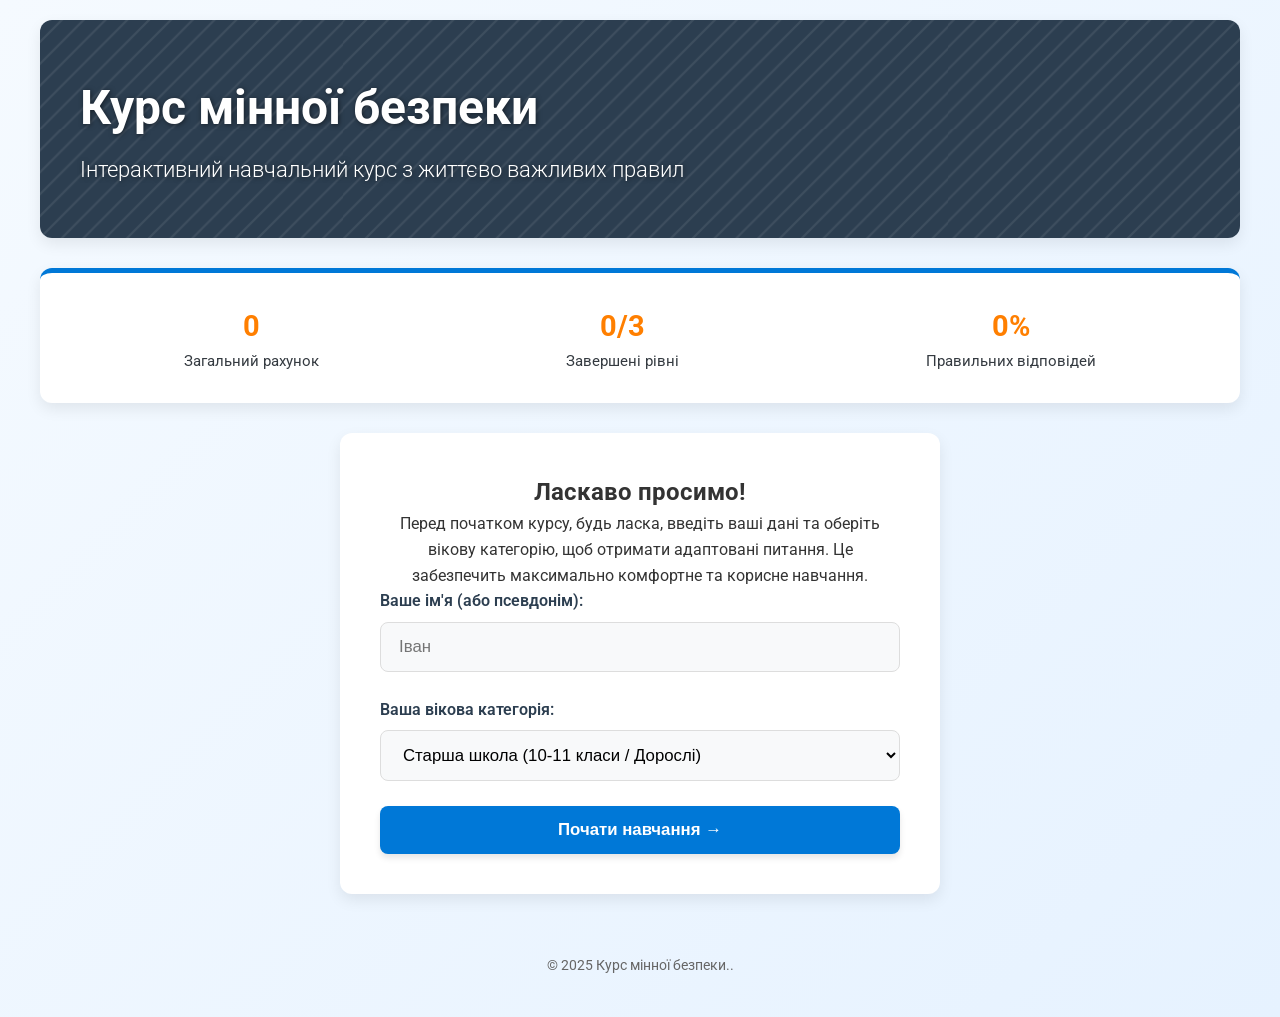
==== index.html @ a11356b5 "add imgs" ====
<!DOCTYPE html>
<html lang="uk">
<head>
    <meta charset="UTF-8">
    <meta name="viewport" content="width=device-width, initial-scale=1.0">
    <title>Курс мінної безпеки</title>
    <link href="https://fonts.googleapis.com/css2?family=Roboto:wght@300,400,700,900&display=swap" rel="stylesheet">
    <link rel="stylesheet" href="styles.css">
    <script src="https://cdnjs.cloudflare.com/ajax/libs/jspdf/2.5.1/jspdf.umd.min.js"></script>
    <script src="https://cdnjs.cloudflare.com/ajax/libs/html2canvas/1.4.1/html2canvas.min.js"></script>
    <script src="questions.js"></script>
</head>
<body>

<div class="container">
    <header>
        <div class="header-background"></div>
        <h1>Курс мінної безпеки</h1>
        <p class="subtitle">Інтерактивний навчальний курс з життєво важливих правил</p>
    </header>

    <div class="stats-bar">
        <div class="stats-item">
            <div class="stats-value" id="totalScore">0</div>
            <div class="stats-label">Загальний рахунок</div>
        </div>
        <div class="stats-item">
            <div class="stats-value" id="completedLevels">0/3</div>
            <div class="stats-label">Завершені рівні</div>
        </div>
        <div class="stats-item">
            <div class="stats-value" id="correctAnswers">0%</div>
            <div class="stats-label">Правильних відповідей</div>
        </div>
    </div>

    <div class="screen welcome-screen active" id="welcomeScreen">
        <h2>Ласкаво просимо!</h2>
        <p>Перед початком курсу, будь ласка, введіть ваші дані та оберіть вікову категорію, щоб отримати адаптовані
            питання. Це забезпечить максимально комфортне та корисне навчання.</p>
        <div class="form-group">
            <label for="userNameInput">Ваше ім'я (або псевдонім):</label>
            <input type="text" id="userNameInput" placeholder="Іван">
        </div>
        <div class="form-group">
            <label for="userAgeSelect">Ваша вікова категорія:</label>
            <select id="userAgeSelect">
                <option value="child">Молодша школа (1-4 класи)</option>
                <option value="teen">Середня школа (5-9 класи)</option>
                <option value="adult" selected>Старша школа (10-11 класи / Дорослі)</option>
            </select>
        </div>
        <button class="btn btn-block" onclick="startApp()">Почати навчання →</button>
    </div>

    <div class="screen menu-screen" id="menuScreen">
        <h2>Оберіть рівень для початку</h2>
        <div class="completion-message" id="allLevelsComplete">
            <div class="completion-icon">🏆</div>
            <p>Вітаємо! Ви успішно пройшли всі рівні курсу!</p>
            <button class="btn btn-success" onclick="generatePDF(true)">Завантажити Сертифікат Проходження</button>
        </div>
        <div class="levels-grid" id="levelsGrid">
        </div>
        <button class="btn btn-warning" onclick="saveProgress()">Зберегти прогрес</button>
    </div>

    <div class="screen game-screen" id="gameScreen">
        <h2 id="levelTitleHeader">Назва Рівня</h2>
        <p id="levelDescriptionHeader"></p>
        <div class="progress-bar">
            <div class="progress-fill" id="progressFill"></div>
        </div>
        <div class="question-container">
            <p class="question-text" id="questionText"></p>
            <div class="options-container" id="optionsContainer">
            </div>
            <div class="feedback-box" id="feedbackBox">
                <p><strong>Результат:</strong> <span id="feedbackResult"></span></p>
                <p class="feedback-explanation" id="feedbackExplanation"></p>
            </div>
        </div>
        <div class="navigation-buttons">
            <button class="btn" onclick="returnToMenu()">← Повернутися до меню</button>
            <button class="btn btn-success" id="nextQuestionBtn" onclick="nextQuestion()" disabled>Наступне питання →
            </button>
        </div>
    </div>

    <div class="screen summary-screen" id="summaryScreen">
        <div class="summary-header">
            <h2 id="summaryTitle">Підсумки рівня</h2>
            <div class="summary-score" id="summaryScore">0 балів</div>
            <p class="summary-message" id="summaryMessage"></p>
        </div>
        <div class="summary-details" id="summaryDetails"></div>
        <div class="summary-actions">
            <button class="btn" onclick="returnToMenu()">← Повернутися до меню</button>
            <button class="btn btn-danger" onclick="generatePDF(false)">Завантажити Звіт PDF</button>
            <button class="btn btn-success" id="nextLevelBtn" onclick="startNextLevel()">Наступний рівень →</button>
        </div>
    </div>

    <div id="customCertificate">
        <div class="style-element">❌</div>
        <div class="style-element">💡</div>
        <div class="style-element">🛡️</div>
        <div class="style-element">💻</div>

        <div class="cert-content-inner">
            <div>
                <div class="cert-title">СЕРТИФІКАТ</div>

                <p class="cert-preamble">ЦЕЙ СЕРТИФІКАТ ЗАСВІДЧУЄ, ЩО</p>

                <h2 class="cert-recipient" id="certRecipientName">[Ім'я Користувача]</h2>

                <p class="cert-preamble" style="font-size: 1.5rem; color: var(--primary-color); margin-bottom: 15px;">
                    УСПІШНО ПРОЙШОВ/ПРОЙШЛА НАВЧАЛЬНИЙ КУРС</p>

                <div class="cert-course-topic">
                    «МІННА БЕЗПЕКА ТА ІТ»
                </div>
            </div>

            <div>
                <div class="cert-motto-badge">
                    Знання – запорука безпеки
                </div>
                <div class="cert-metrics">
                    <div class="cert-metric-item">
                        Загальний рахунок:<br>
                        <span class="cert-metric-value" id="certScore">0/0</span> балів
                    </div>
                    <div class="cert-metric-item">
                        Правильних відповідей:<br>
                        <span class="cert-metric-value" id="certCorrect">0/0</span>
                    </div>
                </div>
            </div>

            <div class="cert-signature-block">
                <div class="cert-signature-item">
                    <div class="cert-signature-line"></div>
                    <p>Координатор курсу</p>
                </div>
                <div class="cert-signature-item">
                    <div class="cert-signature-line" id="certDateLine"></div>
                    <p>Дата видачі</p>
                </div>
                <div class="cert-signature-item">
                    <div class="cert-signature-line"></div>
                    <p>Підпис</p>
                </div>
            </div>
        </div>
    </div>
    <footer>
        <p>© 2025 Курс мінної безпеки..</p>
    </footer>
</div>

<script src="script.js"></script>

</body>
</html>
---- styles.css ----
/*Застосування CSS змінних. */
:root {
    --primary-color: #0078d7; /* Освітній синій */
    --primary-dark: #0056b3;
    --success-color: #28a745;
    --danger-color: #dc3545;
    --warning-color: #ff7f00; /* Помаранчевий (безпека/увага) */
    --light-color: #f8f9fa;
    --dark-color: #343a40;
    --mine-dark: #2c3e50;
    --text-color: #333;
    --border-radius: 12px;
    --box-shadow: 0 6px 15px rgba(0, 0, 0, 0.08);
    --card-hover-shadow: 0 12px 30px rgba(0, 0, 0, 0.15);
    --transition: all 0.3s ease;

    /* Нові кольори для яскравого сертифіката */
    --cert-yellow: #ffeb3b;
    --cert-blue: #2196f3;
    --cert-purple: #9c27b0;
    --cert-red: #f44336;
    --cert-bg: #fffbf0;
}

* {
    box-sizing: border-box;
    margin: 0;
    padding: 0;
}

body {
    font-family: 'Roboto', 'Segoe UI', Tahoma, Geneva, Verdana, sans-serif;
    background: linear-gradient(135deg, #f5faff 0%, #e6f2ff 100%);
    color: var(--text-color);
    line-height: 1.6;
    min-height: 100vh;
    padding: 20px;
}

.container {
    max-width: 1200px;
    margin: 0 auto;
}

/* СТИЛІ ХЕДЕРА */
header {
    position: relative;
    text-align: left;
    padding: 50px 40px;
    color: white;
    background-color: var(--mine-dark);
    border-radius: var(--border-radius);
    box-shadow: var(--box-shadow);
    margin-bottom: 30px;
    overflow: hidden;
}

.header-background {
    position: absolute;
    top: 0;
    left: 0;
    width: 100%;
    height: 100%;
    /* Заглушка для візуального ефекту */
    background: url('data:image/svg+xml;utf8,<svg xmlns="http://www.w3.org/2000/svg" viewBox="0 0 100 100"><defs><pattern id="c" width="10" height="10" patternUnits="userSpaceOnUse"><path d="M-1,1 l2,-2 M0,10 l10,-10 M9,11 l2,-2" stroke="white" stroke-width="1" opacity="0.1"/></pattern></defs><rect width="100" height="100" fill="url(%23c)"/></svg>') repeat;
    opacity: 0.8;
    z-index: 1;
}

header h1, header .subtitle {
    position: relative;
    z-index: 2;
    color: white;
    text-shadow: 1px 1px 5px rgba(0, 0, 0, 0.5);
}

h1 {
    font-size: 3rem;
    margin-bottom: 5px;
    font-weight: 700;
}

.subtitle {
    font-size: 1.4rem;
    font-weight: 300;
}

/* СТАТИСТИКА */
.stats-bar {
    display: flex;
    justify-content: space-around;
    background-color: white;
    padding: 20px;
    border-radius: var(--border-radius);
    box-shadow: var(--box-shadow);
    margin-bottom: 30px;
    flex-wrap: wrap;
    border-top: 5px solid var(--primary-color);
}

.stats-item {
    display: flex;
    flex-direction: column;
    align-items: center;
    margin: 10px 15px;
}

.stats-value {
    font-size: 1.8rem;
    font-weight: 700;
    color: var(--warning-color); /* Помаранчевий акцент на цифрах */
}

.stats-label {
    font-size: 0.95rem;
    color: var(--dark-color);
    font-weight: 400;
}

/* ЗАГАЛЬНІ ЕКРАНИ */
.screen {
    display: none;
    background-color: white;
    border-radius: var(--border-radius);
    box-shadow: var(--box-shadow);
    padding: 40px;
    margin-bottom: 30px;
}

.screen.active {
    display: block;
    animation: fadeIn 0.6s ease-out;
}

@keyframes fadeIn {
    from {
        opacity: 0;
        transform: translateY(20px);
    }
    to {
        opacity: 1;
        transform: translateY(0);
    }
}

/* ФОРМИ ТА ВІТАННЯ */
.welcome-screen {
    text-align: center;
    max-width: 600px;
    margin: 0 auto;
}

.welcome-icon {
    font-size: 4rem;
    margin-bottom: 25px;
    color: var(--primary-color);
}

.form-group {
    margin-bottom: 25px;
    text-align: left;
}

label {
    display: block;
    margin-bottom: 8px;
    font-weight: 600;
    color: var(--mine-dark);
}

input, select {
    width: 100%;
    padding: 14px 18px;
    border: 1px solid #ddd;
    border-radius: 8px;
    font-size: 1.05rem;
    background-color: var(--light-color);
    transition: var(--transition);
}

input:focus, select:focus {
    outline: none;
    border-color: var(--primary-color);
    box-shadow: 0 0 0 4px rgba(0, 120, 215, 0.2);
}

/* КНОПКИ */
.btn {
    display: inline-block;
    padding: 14px 30px;
    background-color: var(--primary-color);
    color: white;
    border: none;
    border-radius: 8px;
    font-size: 1.05rem;
    font-weight: 600;
    cursor: pointer;
    transition: var(--transition);
    text-align: center;
    text-decoration: none;
    box-shadow: 0 4px 6px rgba(0, 0, 0, 0.1);
}

.btn:hover {
    background-color: var(--primary-dark);
    transform: translateY(-2px);
    box-shadow: 0 8px 15px rgba(0, 0, 0, 0.15);
}

.btn-success {
    background-color: var(--success-color);
}

.btn-success:hover {
    background-color: #218838;
}

.btn-danger {
    background-color: var(--danger-color);
}

.btn-danger:hover {
    background-color: #c82333;
}

.btn-warning {
    background-color: var(--warning-color);
    color: var(--dark-color);
}

.btn-warning:hover {
    background-color: #e0a800;
    color: white;
}

.btn-block {
    display: block;
    width: 100%;
}

/* КАРТКИ РІВНІВ */
.menu-screen {
    text-align: center;
}

.levels-grid {
    display: grid;
    grid-template-columns: repeat(auto-fit, minmax(320px, 1fr));
    gap: 30px;
    margin: 30px 0;
}

.level-card {
    background-color: var(--light-color);
    border-radius: var(--border-radius);
    text-align: center;
    transition: var(--transition);
    border: 1px solid #e0e0e0;
    overflow: hidden;
    display: flex;
    flex-direction: column;
}

.level-card:hover {
    transform: translateY(-5px);
    box-shadow: var(--card-hover-shadow);
    border-color: var(--primary-color);
}

.level-image-container {
    height: 180px;
    overflow: hidden;
    border-radius: var(--border-radius) var(--border-radius) 0 0;
}

.level-image {
    width: 100%;
    height: 100%;
    object-fit: cover;
    transition: transform 0.5s ease;
}

.level-card:hover .level-image {
    transform: scale(1.05);
}

.level-content {
    padding: 25px;
    flex-grow: 1;
    display: flex;
    flex-direction: column;
    justify-content: space-between;
}

.level-title {
    font-size: 1.6rem;
    margin-bottom: 10px;
    color: var(--mine-dark);
}

.level-description {
    margin-bottom: 20px;
    color: #666;
    flex-grow: 1;
}

.level-stats {
    font-size: 1rem;
    color: var(--primary-color);
    font-weight: 600;
    margin-bottom: 15px;
}

.level-card .btn {
    width: 100%;
}

/* ЕКРАН ГРИ */
.game-screen {
    max-width: 850px;
    margin: 0 auto;
}

.progress-bar {
    height: 12px;
    background-color: #e9ecef;
    border-radius: 6px;
    margin-bottom: 30px;
    overflow: hidden;
}

.progress-fill {
    height: 100%;
    background-color: var(--success-color); /* Зелений прогрес */
    border-radius: 6px;
    transition: width 0.4s ease;
}

.question-text {
    font-size: 1.4rem;
    margin-bottom: 25px;
    line-height: 1.6;
    font-weight: 500;
    color: var(--mine-dark);
}

.options-container {
    display: grid;
    grid-template-columns: 1fr;
    gap: 15px;
    margin-bottom: 30px;
}

.option-btn {
    padding: 18px 25px;
    border: 2px solid var(--primary-color);
    background-color: var(--light-color);
    border-radius: 10px;
    font-size: 1.1rem;
    cursor: pointer;
    text-align: left;
    transition: var(--transition);
    font-weight: 400;
}

.option-btn:hover:not(.selected):not(.correct):not(.incorrect) {
    background-color: rgba(0, 120, 215, 0.1);
    transform: translateX(3px);
    border-color: var(--primary-dark);
}

.option-btn.correct {
    background-color: var(--success-color);
    color: white;
    border-color: var(--success-color);
    font-weight: 600;
}

.option-btn.incorrect {
    background-color: var(--danger-color);
    color: white;
    border-color: var(--danger-color);
}

.feedback-box {
    padding: 25px;
    border-radius: var(--border-radius);
    margin-top: 25px;
    border-left: 6px solid;
    display: none;
    font-size: 1.1rem;
}

.feedback-box.correct {
    background-color: rgba(40, 167, 69, 0.1);
    border-color: var(--success-color);
    color: var(--success-color);
}

.feedback-box.incorrect {
    background-color: rgba(220, 53, 69, 0.1);
    border-color: var(--danger-color);
    color: var(--danger-color);
}

.feedback-box p {
    margin-bottom: 5px;
}

.feedback-explanation {
    font-style: italic;
    font-size: 1rem;
    color: var(--dark-color);
    margin-top: 10px;
}

.navigation-buttons {
    display: flex;
    justify-content: space-between;
    margin-top: 30px;
    gap: 15px;
}

/* ПІДСУМКИ */
.summary-screen {
    max-width: 850px;
    margin: 0 auto;
    text-align: center;
}

.summary-header {
    margin-bottom: 30px;
    padding-bottom: 20px;
    border-bottom: 1px solid #eee;
}

.summary-score {
    font-size: 3rem;
    font-weight: bold;
    color: var(--warning-color);
    margin: 15px 0;
}

.summary-message {
    font-size: 1.3rem;
    color: var(--mine-dark);
}

.summary-details {
    text-align: left;
    margin-bottom: 30px;
    max-height: 450px;
    overflow-y: auto;
    padding: 15px;
    border: 1px solid #ddd;
    border-radius: var(--border-radius);
    background-color: var(--light-color);
}

.question-result {
    padding: 15px;
    margin-bottom: 12px;
    border-radius: 8px;
    border-left: 5px solid;
}

.question-result.correct {
    border-color: var(--success-color);
    background-color: rgba(40, 167, 69, 0.05);
}

.question-result.incorrect {
    border-color: var(--danger-color);
    background-color: rgba(220, 53, 69, 0.05);
}

.question-text-summary {
    font-weight: 600;
    margin-bottom: 8px;
    color: var(--mine-dark);
}

.answer-comparison {
    display: flex;
    justify-content: space-between;
    font-size: 0.95rem;
    margin-top: 5px;
}

.user-answer {
    color: var(--danger-color);
}

.correct-answer {
    color: var(--success-color);
}

.answer-info {
    font-style: italic;
    color: #666;
    font-size: 0.9rem;
    margin-top: 8px;
}

.summary-actions {
    display: flex;
    justify-content: center;
    gap: 15px;
    flex-wrap: wrap;
}

.completion-message {
    text-align: center;
    padding: 30px;
    background-color: rgba(40, 167, 69, 0.1);
    border-radius: var(--border-radius);
    margin: 20px 0;
    display: none;
    border: 2px solid var(--success-color);
}

.completion-message.show {
    display: block;
}

.completion-icon {
    font-size: 3.5rem;
    margin-bottom: 15px;
    color: var(--success-color);
}

footer {
    text-align: center;
    margin-top: 40px;
    padding: 20px;
    color: #666;
    font-size: 0.9rem;
}

@media (max-width: 768px) {
    h1 {
        font-size: 2.2rem;
    }

    .subtitle {
        font-size: 1.2rem;
    }

    .stats-bar {
        flex-direction: column;
        gap: 10px;
    }

    .stats-item {
        margin: 5px 0;
    }

    .levels-grid {
        grid-template-columns: 1fr;
        gap: 20px;
    }

    .navigation-buttons {
        flex-direction: column;
        gap: 10px;
    }

    .summary-actions {
        flex-direction: column;
    }

    .screen {
        padding: 25px;
    }
}

/* ================================================= */
/* НОВІ СТИЛІ СЕРТИФІКАТА (стиль: "ІТ та Мінна безпека") */
/* ================================================= */

#customCertificate {
    display: none; /* Приховано за замовчуванням */
    width: 297mm; /* A4 Landscape width */
    height: 210mm; /* A4 Landscape height */
    position: absolute;
    top: 0;
    left: 0;
    right: 0;
    bottom: 0;
    margin: 0 auto;
    background-color: var(--cert-bg);
    border: 10px solid var(--primary-color);
    border-radius: var(--border-radius);
    box-shadow: 0 10px 30px rgba(0, 0, 0, 0.2);
    padding: 50px;
    text-align: center;
    overflow: hidden;
    box-sizing: border-box;
}

.style-element {
    position: absolute;
    font-size: 150px;
    opacity: 0.4;
    pointer-events: none;
    filter: blur(1px);
    z-index: 0;
    font-family: 'Arial', sans-serif; /* Для кращого відображення символів */
}

.style-element:nth-child(1) { /* Angry Sun (Safety warning) */
    top: -20px;
    left: -30px;
    color: var(--cert-red);
    transform: rotate(-15deg);
}

.style-element:nth-child(2) { /* Happy Star (IT/Success) */
    top: -50px;
    right: -50px;
    color: var(--cert-yellow);
    transform: rotate(10deg);
}

.style-element:nth-child(3) { /* Crying Blue Cat (Warning/Caution) */
    bottom: -50px;
    left: -50px;
    color: var(--cert-blue);
    transform: rotate(5deg);
}

.style-element:nth-child(4) { /* Sad Purple Cat (Danger area) */
    bottom: -30px;
    right: -30px;
    color: var(--cert-purple);
    transform: rotate(-8deg);
}

/* Текстовий контент */
.cert-content-inner {
    position: relative;
    z-index: 1;
    display: flex;
    flex-direction: column;
    justify-content: space-between;
    height: 100%;
}

.cert-title {
    font-size: 7rem;
    font-weight: 900;
    color: var(--primary-color);
    margin-bottom: 5px;
    line-height: 1;
    font-family: 'Roboto', sans-serif;
}

.cert-preamble {
    font-size: 1.5rem;
    color: var(--dark-color);
    margin-bottom: 10px;
    font-weight: 600;
}

.cert-recipient {
    font-size: 3.5rem;
    color: var(--mine-dark);
    font-weight: 700;
    margin-bottom: 15px;
}

.cert-course-topic {
    font-size: 3.5rem;
    font-weight: 800;
    color: var(--danger-color);
    margin-bottom: 20px;
    line-height: 1.2;
    text-transform: uppercase;
}

.cert-motto-badge {
    display: inline-block;
    background-color: var(--success-color);
    color: white;
    padding: 10px 30px;
    border-radius: 30px;
    font-weight: bold;
    font-style: italic;
    font-size: 1.4rem;
    margin-top: 10px;
    box-shadow: 0 4px 6px rgba(0, 0, 0, 0.1);
}

.cert-metrics {
    display: flex;
    justify-content: center;
    gap: 40px;
    margin: 30px 0;
    font-size: 1.2rem;
    font-weight: 500;
}

.cert-metric-item {
    padding: 10px 20px;
    background-color: var(--light-color);
    border-radius: 10px;
    border: 1px solid #ddd;
}

.cert-metric-value {
    font-size: 1.5rem;
    font-weight: 700;
    color: var(--primary-color);
}


.cert-signature-block {
    margin-top: auto; /* Push to bottom */
    display: flex;
    justify-content: space-around;
    width: 90%;
    margin-left: auto;
    margin-right: auto;
}

.cert-signature-item {
    text-align: center;
    flex: 1;
    margin: 0 10px;
}

.cert-signature-line {
    border-bottom: 2px solid var(--dark-color);
    padding-bottom: 5px;
    font-size: 1.1rem;
    height: 30px;
    margin-bottom: 5px;
}

.cert-signature-item p {
    font-size: 0.9rem;
    color: #666;
}
.question-image {
    width: 100%;
    max-width: 500px;
    height: auto;
    border-radius: var(--border-radius);
    margin: 20px auto;
    display: block;
    box-shadow: var(--box-shadow);
    border: 3px solid var(--primary-color);
}
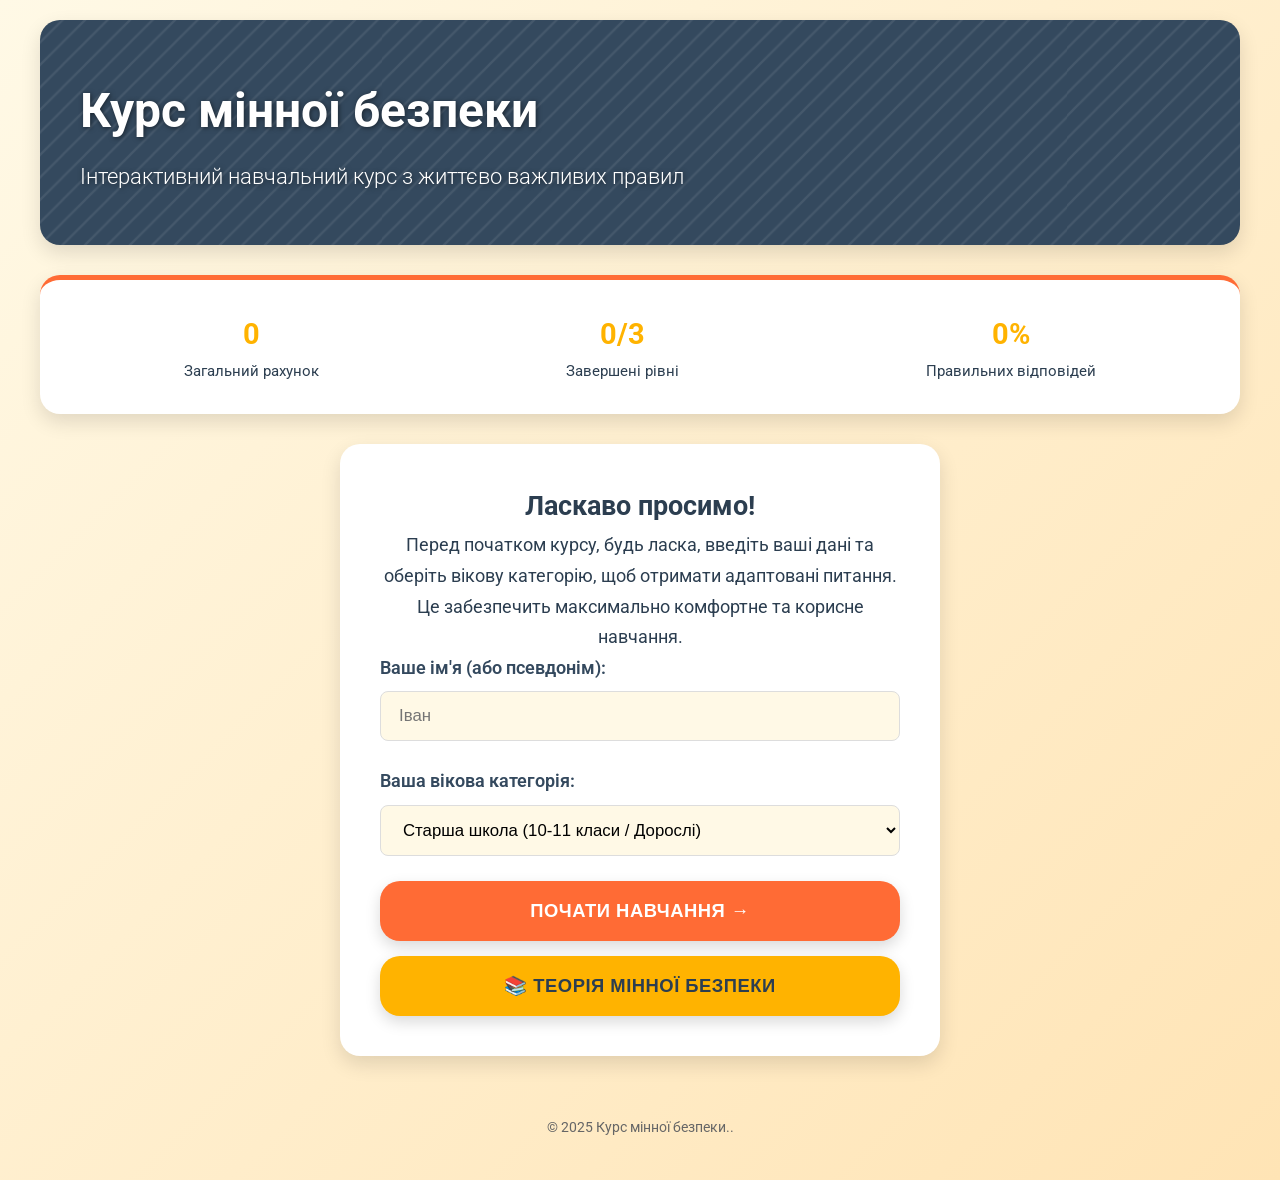
==== commit bc241698: "add imgs" ====
--- a/index.html
+++ b/index.html
@@ -51,6 +51,7 @@
             </select>
         </div>
         <button class="btn btn-block" onclick="startApp()">Почати навчання →</button>
+        <button class="btn btn-warning btn-block" onclick="openTheory()" style="margin-top: 15px;">📚 Теорія мінної безпеки</button>
     </div>
 
     <div class="screen menu-screen" id="menuScreen">
--- a/styles.css
+++ b/styles.css
@@ -1,25 +1,25 @@
 /*Застосування CSS змінних. */
 :root {
-    --primary-color: #0078d7; /* Освітній синій */
-    --primary-dark: #0056b3;
-    --success-color: #28a745;
-    --danger-color: #dc3545;
-    --warning-color: #ff7f00; /* Помаранчевий (безпека/увага) */
-    --light-color: #f8f9fa;
-    --dark-color: #343a40;
-    --mine-dark: #2c3e50;
-    --text-color: #333;
-    --border-radius: 12px;
-    --box-shadow: 0 6px 15px rgba(0, 0, 0, 0.08);
-    --card-hover-shadow: 0 12px 30px rgba(0, 0, 0, 0.15);
+    --primary-color: #FF6B35; /* Яскравий помаранчевий - увага! */
+    --primary-dark: #D84315;
+    --success-color: #4CAF50; /* Яскравий зелений */
+    --danger-color: #E53935; /* Яскравий червоний */
+    --warning-color: #FFB300; /* Жовтий для попередження */
+    --light-color: #FFF9E6; /* Теплий світлий */
+    --dark-color: #2C3E50;
+    --mine-dark: #34495E;
+    --text-color: #2C3E50;
+    --border-radius: 20px; /* Більш округлі форми для дітей */
+    --box-shadow: 0 8px 20px rgba(0, 0, 0, 0.12);
+    --card-hover-shadow: 0 12px 30px rgba(255, 107, 53, 0.25);
     --transition: all 0.3s ease;
 
-    /* Нові кольори для яскравого сертифіката */
-    --cert-yellow: #ffeb3b;
-    --cert-blue: #2196f3;
-    --cert-purple: #9c27b0;
-    --cert-red: #f44336;
-    --cert-bg: #fffbf0;
+    /* Кольори для сертифіката */
+    --cert-yellow: #FFD54F;
+    --cert-blue: #42A5F5;
+    --cert-purple: #AB47BC;
+    --cert-red: #EF5350;
+    --cert-bg: #FFFEF7;
 }
 
 * {
@@ -29,12 +29,13 @@
 }
 
 body {
-    font-family: 'Roboto', 'Segoe UI', Tahoma, Geneva, Verdana, sans-serif;
-    background: linear-gradient(135deg, #f5faff 0%, #e6f2ff 100%);
+    font-family: 'Roboto', 'Comic Sans MS', 'Arial', sans-serif;
+    background: linear-gradient(135deg, #FFF9E6 0%, #FFE4B5 100%);
     color: var(--text-color);
-    line-height: 1.6;
+    line-height: 1.7;
     min-height: 100vh;
     padding: 20px;
+    font-size: 18px; /* Більший шрифт для дітей */
 }
 
 .container {
@@ -151,9 +152,16 @@
 }
 
 .welcome-icon {
-    font-size: 4rem;
+    font-size: 5rem;
     margin-bottom: 25px;
     color: var(--primary-color);
+    animation: wave 2s ease-in-out infinite;
+}
+
+@keyframes wave {
+    0%, 100% { transform: rotate(0deg); }
+    25% { transform: rotate(15deg); }
+    75% { transform: rotate(-15deg); }
 }
 
 .form-group {
@@ -187,24 +195,27 @@
 /* КНОПКИ */
 .btn {
     display: inline-block;
-    padding: 14px 30px;
+    padding: 16px 35px;
     background-color: var(--primary-color);
     color: white;
-    border: none;
-    border-radius: 8px;
-    font-size: 1.05rem;
-    font-weight: 600;
+    border: 3px solid transparent;
+    border-radius: var(--border-radius);
+    font-size: 1.15rem;
+    font-weight: 700;
     cursor: pointer;
     transition: var(--transition);
     text-align: center;
     text-decoration: none;
-    box-shadow: 0 4px 6px rgba(0, 0, 0, 0.1);
+    box-shadow: 0 6px 15px rgba(0, 0, 0, 0.15);
+    text-transform: uppercase;
+    letter-spacing: 0.5px;
 }
 
 .btn:hover {
     background-color: var(--primary-dark);
-    transform: translateY(-2px);
-    box-shadow: 0 8px 15px rgba(0, 0, 0, 0.15);
+    transform: translateY(-3px) scale(1.02);
+    box-shadow: 0 10px 25px rgba(0, 0, 0, 0.2);
+    border-color: var(--warning-color);
 }
 
 .btn-success {
@@ -251,20 +262,21 @@
 }
 
 .level-card {
-    background-color: var(--light-color);
+    background-color: white;
     border-radius: var(--border-radius);
     text-align: center;
     transition: var(--transition);
-    border: 1px solid #e0e0e0;
+    border: 4px solid var(--primary-color);
     overflow: hidden;
     display: flex;
     flex-direction: column;
+    box-shadow: var(--box-shadow);
 }
 
 .level-card:hover {
-    transform: translateY(-5px);
+    transform: translateY(-8px) rotate(-1deg);
     box-shadow: var(--card-hover-shadow);
-    border-color: var(--primary-color);
+    border-color: var(--warning-color);
 }
 
 .level-image-container {
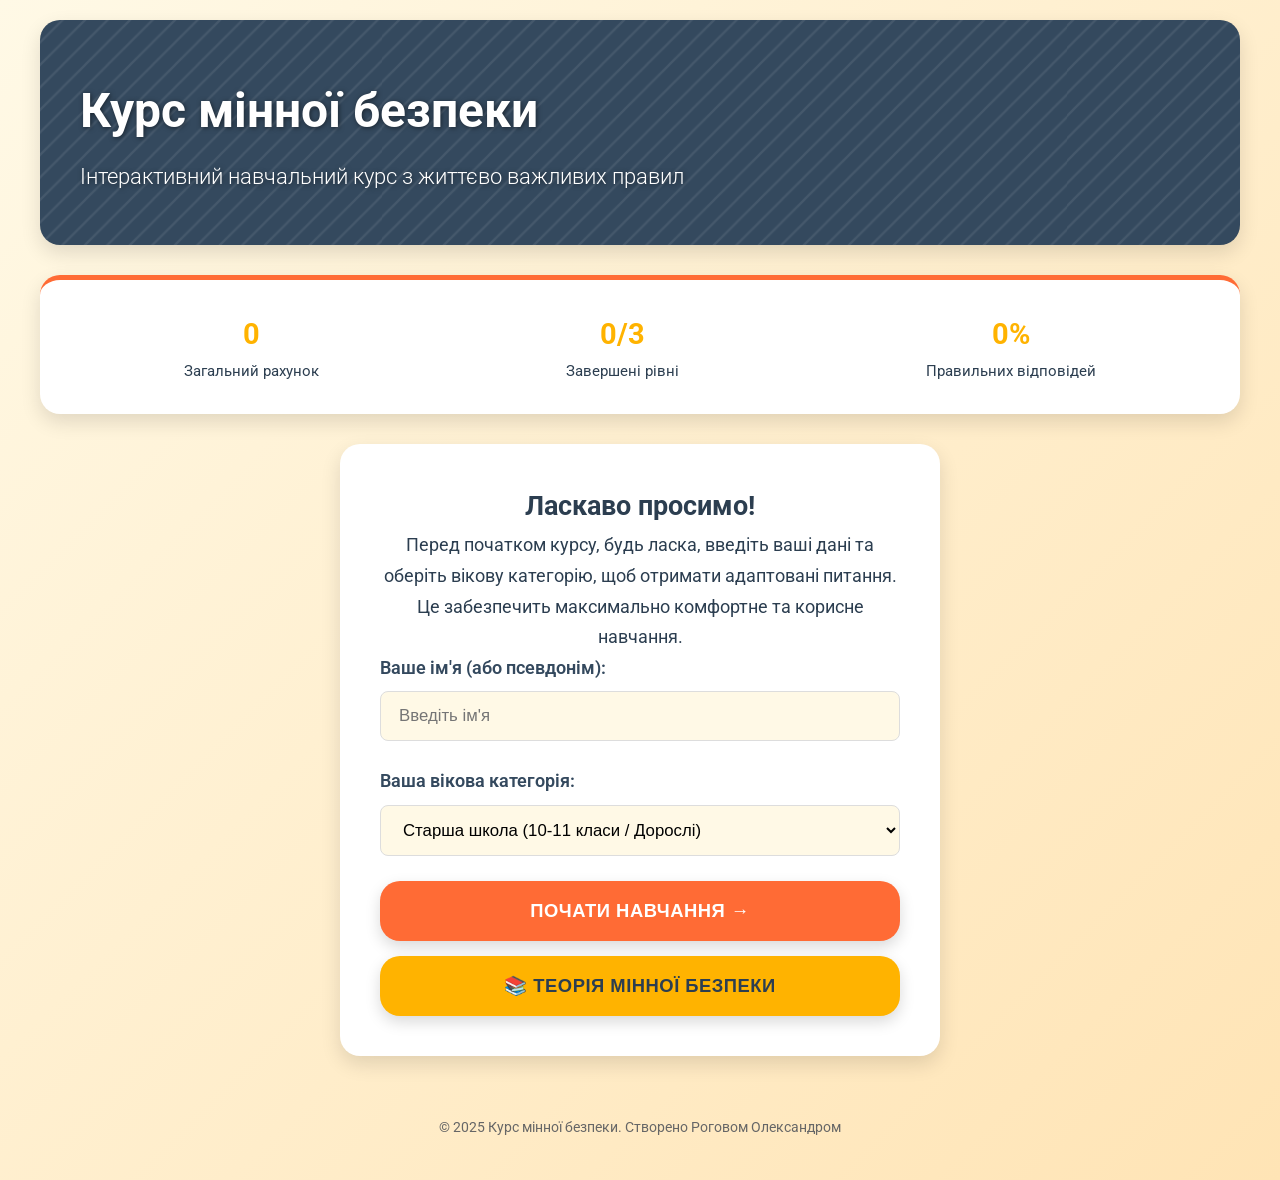
==== commit 67cf4ef5: "Update index.html" ====
--- a/index.html
+++ b/index.html
@@ -3,6 +3,7 @@
 <head>
     <meta charset="UTF-8">
     <meta name="viewport" content="width=device-width, initial-scale=1.0">
+    <link rel="Shortcut Icon" href="favicon.ico">
     <title>Курс мінної безпеки</title>
     <link href="https://fonts.googleapis.com/css2?family=Roboto:wght@300,400,700,900&display=swap" rel="stylesheet">
     <link rel="stylesheet" href="styles.css">
@@ -40,7 +41,7 @@
             питання. Це забезпечить максимально комфортне та корисне навчання.</p>
         <div class="form-group">
             <label for="userNameInput">Ваше ім'я (або псевдонім):</label>
-            <input type="text" id="userNameInput" placeholder="Іван">
+            <input type="text" id="userNameInput" placeholder="Введіть ім'я">
         </div>
         <div class="form-group">
             <label for="userAgeSelect">Ваша вікова категорія:</label>
@@ -157,7 +158,7 @@
         </div>
     </div>
     <footer>
-        <p>© 2025 Курс мінної безпеки..</p>
+        <p>© 2025 Курс мінної безпеки. Створено Роговом Олександром </p>
     </footer>
 </div>
 
